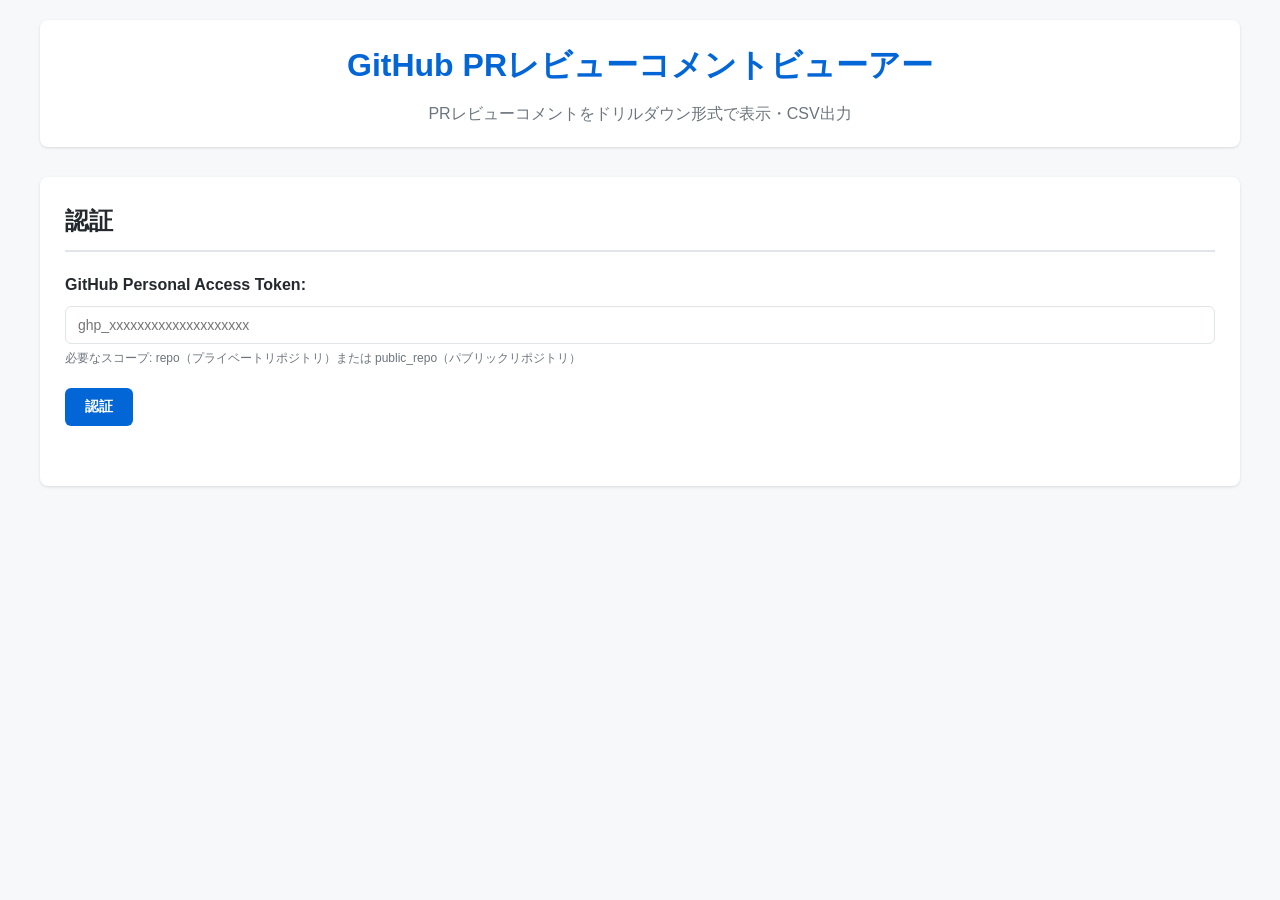
==== index-standalone.html @ bc2d4965 "first commit" ====
<!DOCTYPE html>
<html lang="ja">
<head>
    <meta charset="UTF-8">
    <meta name="viewport" content="width=device-width, initial-scale=1.0">
    <title>GitHub PRレビューコメントビューアー</title>
    <link rel="stylesheet" href="css/styles.css">
</head>
<body>
    <div class="container">
        <header>
            <h1>GitHub PRレビューコメントビューアー</h1>
            <p class="subtitle">PRレビューコメントをドリルダウン形式で表示・CSV出力</p>
        </header>

        <!-- Authentication Section -->
        <section id="auth-section" class="card">
            <h2>認証</h2>
            <div class="form-group">
                <label for="github-token">GitHub Personal Access Token:</label>
                <input type="password" id="github-token" placeholder="ghp_xxxxxxxxxxxxxxxxxxxx" autocomplete="off">
                <small>必要なスコープ: repo（プライベートリポジトリ）または public_repo（パブリックリポジトリ）</small>
            </div>
            <button id="auth-btn" class="btn btn-primary">認証</button>
            <div id="auth-status" class="status-message"></div>
        </section>

        <!-- Filter Panel -->
        <section id="filter-panel" class="card" style="display:none;">
            <h2>フィルター</h2>
            
            <div class="form-group">
                <label for="repo-input">リポジトリ (owner/repo または GitHub URL):</label>
                <input type="text" id="repo-input" placeholder="facebook/react" required>
            </div>

            <div class="form-row">
                <div class="form-group">
                    <label for="start-date">開始日:</label>
                    <input type="date" id="start-date">
                </div>
                <div class="form-group">
                    <label for="end-date">終了日:</label>
                    <input type="date" id="end-date">
                </div>
            </div>

            <div class="form-group">
                <label>キーワードフィルター:</label>
                <div id="keyword-filters" class="checkbox-group">
                    <label class="checkbox-label">
                        <input type="checkbox" value="DEV" class="keyword-checkbox"> DEV
                    </label>
                    <label class="checkbox-label">
                        <input type="checkbox" value="DESIGN" class="keyword-checkbox"> DESIGN
                    </label>
                    <label class="checkbox-label">
                        <input type="checkbox" value="SEC" class="keyword-checkbox"> SEC
                    </label>
                    <label class="checkbox-label">
                        <input type="checkbox" value="TEST" class="keyword-checkbox"> TEST
                    </label>
                    <label class="checkbox-label">
                        <input type="checkbox" value="PERF" class="keyword-checkbox"> PERF
                    </label>
                </div>
                <input type="text" id="custom-keyword" placeholder="カスタムキーワードを追加（カンマ区切り）">
            </div>

            <button id="fetch-btn" class="btn btn-primary">コメント取得</button>
            <button id="logout-btn" class="btn btn-secondary">ログアウト</button>
        </section>

        <!-- Results Section -->
        <section id="results-section" class="card" style="display:none;">
            <div class="results-header">
                <h2>検索結果</h2>
                <div class="results-actions">
                    <span id="comment-count" class="comment-count"></span>
                    <button id="export-csv-btn" class="btn btn-success">📥 CSVダウンロード</button>
                </div>
            </div>

            <div id="loading" class="loading" style="display:none;">
                <div class="spinner"></div>
                <p>PRレビューコメントを取得中...</p>
                <p id="progress-text" class="progress-text"></p>
            </div>

            <div id="error-message" class="error-message" style="display:none;"></div>

            <div id="comments-container" class="comments-container"></div>
        </section>
    </div>

    <script>
        // ============================================================================
        // GitHub API Service
        // ============================================================================
        class GitHubAPI {
            constructor(token) {
                this.token = token;
                this.baseUrl = 'https://api.github.com';
                this.headers = {
                    'Authorization': `token ${token}`,
                    'Accept': 'application/vnd.github.v3+json'
                };
            }

            async validateToken() {
                try {
                    const response = await fetch(`${this.baseUrl}/user`, {
                        headers: this.headers
                    });

                    if (!response.ok) {
                        throw new Error('トークンが無効か、認証に失敗しました');
                    }

                    const data = await response.json();
                    return {
                        valid: true,
                        user: data.login,
                        rateLimit: {
                            limit: response.headers.get('X-RateLimit-Limit'),
                            remaining: response.headers.get('X-RateLimit-Remaining'),
                            reset: response.headers.get('X-RateLimit-Reset')
                        }
                    };
                } catch (error) {
                    return {
                        valid: false,
                        error: error.message
                    };
                }
            }

            async fetchPullRequests(owner, repo, startDate, endDate) {
                const allPRs = [];
                let page = 1;
                const perPage = 100;

                try {
                    console.log(`Fetching PRs for ${owner}/${repo}`);
                    console.log(`Date filter: ${startDate} to ${endDate}`);
                    
                    while (true) {
                        const url = `${this.baseUrl}/repos/${owner}/${repo}/pulls?state=all&page=${page}&per_page=${perPage}&sort=created&direction=desc`;
                        console.log(`Fetching page ${page}...`);
                        const response = await fetch(url, { headers: this.headers });

                        if (!response.ok) {
                            if (response.status === 404) {
                                throw new Error('リポジトリが見つかりません。owner/repo形式を確認してください。');
                            }
                            throw new Error(`Pull Requestの取得に失敗しました: ${response.statusText}`);
                        }

                        const prs = await response.json();
                        console.log(`Page ${page}: Got ${prs.length} PRs`);
                        
                        if (prs.length === 0) break;

                        // Log first PR for debugging
                        if (page === 1 && prs.length > 0) {
                            console.log('First PR:', {
                                number: prs[0].number,
                                title: prs[0].title,
                                created_at: prs[0].created_at,
                                state: prs[0].state
                            });
                        }

                        const filteredPRs = prs.filter(pr => {
                            const prDate = new Date(pr.created_at);
                            const start = startDate ? new Date(startDate) : new Date('2000-01-01');
                            const end = endDate ? new Date(endDate) : new Date();
                            end.setHours(23, 59, 59, 999);
                            
                            const inRange = prDate >= start && prDate <= end;
                            
                            if (!inRange && page === 1) {
                                console.log(`PR #${pr.number} created ${pr.created_at} is outside range`);
                            }
                            
                            return inRange;
                        });

                        console.log(`Page ${page}: ${filteredPRs.length} PRs match date filter`);
                        allPRs.push(...filteredPRs);

                        // Stop if we've gone past the start date
                        if (prs.length < perPage || (startDate && new Date(prs[prs.length - 1].created_at) < new Date(startDate))) {
                            break;
                        }

                        page++;
                        
                        // Safety limit
                        if (page > 10) {
                            console.log('Reached page limit');
                            break;
                        }
                    }

                    console.log(`Total PRs found: ${allPRs.length}`);
                    return allPRs;
                } catch (error) {
                    console.error('Error in fetchPullRequests:', error);
                    throw error;
                }
            }

            async fetchReviews(owner, repo, prNumber) {
                try {
                    const url = `${this.baseUrl}/repos/${owner}/${repo}/pulls/${prNumber}/reviews`;
                    const response = await fetch(url, { headers: this.headers });

                    if (!response.ok) {
                        throw new Error(`PR #${prNumber}のレビュー取得に失敗しました`);
                    }

                    return await response.json();
                } catch (error) {
                    console.error(`Error fetching reviews for PR #${prNumber}:`, error);
                    return [];
                }
            }

            async fetchReviewComments(owner, repo, prNumber) {
                try {
                    const url = `${this.baseUrl}/repos/${owner}/${repo}/pulls/${prNumber}/comments`;
                    const response = await fetch(url, { headers: this.headers });

                    if (!response.ok) {
                        throw new Error(`PR #${prNumber}のコメント取得に失敗しました`);
                    }

                    return await response.json();
                } catch (error) {
                    console.error(`Error fetching comments for PR #${prNumber}:`, error);
                    return [];
                }
            }

            async fetchIssueComments(owner, repo, prNumber) {
                try {
                    const url = `${this.baseUrl}/repos/${owner}/${repo}/issues/${prNumber}/comments`;
                    const response = await fetch(url, { headers: this.headers });

                    if (!response.ok) {
                        throw new Error(`PR #${prNumber}のイシューコメント取得に失敗しました`);
                    }

                    return await response.json();
                } catch (error) {
                    console.error(`Error fetching issue comments for PR #${prNumber}:`, error);
                    return [];
                }
            }

            async fetchAllCommentsForPR(owner, repo, prNumber) {
                try {
                    const [reviews, reviewComments, issueComments] = await Promise.all([
                        this.fetchReviews(owner, repo, prNumber),
                        this.fetchReviewComments(owner, repo, prNumber),
                        this.fetchIssueComments(owner, repo, prNumber)
                    ]);

                    return {
                        reviews,
                        reviewComments,
                        issueComments
                    };
                } catch (error) {
                    console.error(`Error fetching all comments for PR #${prNumber}:`, error);
                    return {
                        reviews: [],
                        reviewComments: [],
                        issueComments: []
                    };
                }
            }
        }

        // ============================================================================
        // CSV Exporter
        // ============================================================================
        class CSVExporter {
            static escapeCSVField(field) {
                if (field === null || field === undefined) {
                    return '';
                }

                const stringField = String(field);
                
                if (stringField.includes(',') || stringField.includes('"') || stringField.includes('\n')) {
                    return `"${stringField.replace(/"/g, '""')}"`;
                }
                
                return stringField;
            }

            static generateCSV(comments) {
                const headers = [
                    'PR Number',
                    'PR Title',
                    'PR Author',
                    'PR State',
                    'PR Created Date',
                    'Comment Type',
                    'Comment Author',
                    'Comment Body',
                    'Comment Created Date',
                    'File Path',
                    'Line Number',
                    'Review State',
                    'Keywords Found'
                ];

                const rows = [headers];

                comments.forEach(comment => {
                    const row = [
                        comment.prNumber,
                        this.escapeCSVField(comment.prTitle),
                        comment.prAuthor,
                        comment.prState,
                        comment.prCreatedAt,
                        comment.commentType,
                        comment.commentAuthor,
                        this.escapeCSVField(comment.commentBody),
                        comment.commentCreatedAt,
                        this.escapeCSVField(comment.filePath || ''),
                        comment.lineNumber || '',
                        comment.reviewState || '',
                        comment.matchedKeywords.join('; ')
                    ];
                    rows.push(row);
                });

                return rows.map(row => row.join(',')).join('\n');
            }

            static downloadCSV(csvContent, filename) {
                const BOM = '\uFEFF';
                const blob = new Blob([BOM + csvContent], { type: 'text/csv;charset=utf-8;' });
                
                const link = document.createElement('a');
                const url = URL.createObjectURL(blob);
                
                link.setAttribute('href', url);
                link.setAttribute('download', filename);
                link.style.visibility = 'hidden';
                
                document.body.appendChild(link);
                link.click();
                document.body.removeChild(link);
                
                URL.revokeObjectURL(url);
            }

            static exportComments(comments) {
                if (!comments || comments.length === 0) {
                    alert('No comments to export');
                    return;
                }

                const csvContent = this.generateCSV(comments);
                const timestamp = new Date().toISOString().replace(/[:.]/g, '-').slice(0, -5);
                const filename = `pr-comments-${timestamp}.csv`;
                
                this.downloadCSV(csvContent, filename);
            }

            static formatCommentForExport(pr, comment, commentType, reviewState = null) {
                return {
                    prNumber: pr.number,
                    prTitle: pr.title,
                    prAuthor: pr.user.login,
                    prState: pr.state,
                    prCreatedAt: new Date(pr.created_at).toISOString(),
                    commentType: commentType,
                    commentAuthor: comment.user.login,
                    commentBody: comment.body || '',
                    commentCreatedAt: new Date(comment.created_at).toISOString(),
                    filePath: comment.path || '',
                    lineNumber: comment.line || comment.original_line || '',
                    reviewState: reviewState,
                    matchedKeywords: comment.matchedKeywords || []
                };
            }
        }

        // ============================================================================
        // Utilities
        // ============================================================================
        class Utils {
            static formatDate(dateString) {
                const date = new Date(dateString);
                const options = {
                    year: 'numeric',
                    month: 'short',
                    day: 'numeric',
                    hour: '2-digit',
                    minute: '2-digit'
                };
                return date.toLocaleDateString('en-US', options);
            }

            static findKeywords(text, keywords) {
                if (!text || !keywords || keywords.length === 0) {
                    return [];
                }

                const foundKeywords = [];
                const lowerText = text.toLowerCase();

                keywords.forEach(keyword => {
                    const lowerKeyword = keyword.toLowerCase().trim();
                    if (lowerKeyword && lowerText.includes(lowerKeyword)) {
                        foundKeywords.push(keyword.toUpperCase());
                    }
                });

                return [...new Set(foundKeywords)];
            }

            static parseRepository(repoString) {
                let cleanString = repoString.trim();
                
                // Remove GitHub URL if present
                cleanString = cleanString.replace(/^https?:\/\/(www\.)?github\.com\//, '');
                
                // Remove .git suffix if present
                cleanString = cleanString.replace(/\.git$/, '');
                
                // Split by /
                const parts = cleanString.split('/').filter(p => p.length > 0);
                
                // Should have at least owner and repo
                if (parts.length < 2) {
                    throw new Error('リポジトリ形式が無効です。owner/repo形式またはGitHub URLを使用してください');
                }
                
                // Take the first two parts (owner and repo)
                return {
                    owner: parts[0],
                    repo: parts[1]
                };
            }

            static getDefaultDateRange() {
                const endDate = new Date();
                const startDate = new Date();
                startDate.setDate(startDate.getDate() - 30);

                return {
                    start: startDate.toISOString().split('T')[0],
                    end: endDate.toISOString().split('T')[0]
                };
            }

            static sanitizeHTML(text) {
                const div = document.createElement('div');
                div.textContent = text;
                return div.innerHTML;
            }

            static sortCommentsByDate(comments, ascending = false) {
                return comments.sort((a, b) => {
                    const dateA = new Date(a.created_at || a.commentCreatedAt);
                    const dateB = new Date(b.created_at || b.commentCreatedAt);
                    return ascending ? dateA - dateB : dateB - dateA;
                });
            }

            static validateDateRange(startDate, endDate) {
                if (!startDate || !endDate) {
                    return { valid: true };
                }

                const start = new Date(startDate);
                const end = new Date(endDate);

                if (start > end) {
                    return {
                        valid: false,
                        error: '開始日は終了日より前である必要があります'
                    };
                }

                return { valid: true };
            }

            static debounce(func, wait) {
                let timeout;
                return function executedFunction(...args) {
                    const later = () => {
                        clearTimeout(timeout);
                        func(...args);
                    };
                    clearTimeout(timeout);
                    timeout = setTimeout(later, wait);
                };
            }
        }

        // ============================================================================
        // Main Application
        // ============================================================================
        class App {
            constructor() {
                this.githubApi = null;
                this.allComments = [];
                this.filteredComments = [];
                this.currentKeywords = [];
                
                this.initializeElements();
                this.attachEventListeners();
                this.initializeDateRange();
            }

            initializeElements() {
                this.authSection = document.getElementById('auth-section');
                this.githubTokenInput = document.getElementById('github-token');
                this.authBtn = document.getElementById('auth-btn');
                this.authStatus = document.getElementById('auth-status');

                this.filterPanel = document.getElementById('filter-panel');
                this.repoInput = document.getElementById('repo-input');
                this.startDateInput = document.getElementById('start-date');
                this.endDateInput = document.getElementById('end-date');
                this.keywordCheckboxes = document.querySelectorAll('.keyword-checkbox');
                this.customKeywordInput = document.getElementById('custom-keyword');
                this.fetchBtn = document.getElementById('fetch-btn');
                this.logoutBtn = document.getElementById('logout-btn');

                this.resultsSection = document.getElementById('results-section');
                this.exportCsvBtn = document.getElementById('export-csv-btn');
                this.loading = document.getElementById('loading');
                this.errorMessage = document.getElementById('error-message');
                this.commentsContainer = document.getElementById('comments-container');
                this.commentCount = document.getElementById('comment-count');
                this.progressText = document.getElementById('progress-text');
            }

            attachEventListeners() {
                this.authBtn.addEventListener('click', () => this.handleAuthentication());
                this.githubTokenInput.addEventListener('keypress', (e) => {
                    if (e.key === 'Enter') this.handleAuthentication();
                });

                this.fetchBtn.addEventListener('click', () => this.handleFetchComments());
                this.logoutBtn.addEventListener('click', () => this.handleLogout());
                this.exportCsvBtn.addEventListener('click', () => this.handleExportCSV());

                this.keywordCheckboxes.forEach(checkbox => {
                    checkbox.addEventListener('change', () => this.updateKeywordFilter());
                });
                this.customKeywordInput.addEventListener('input', 
                    Utils.debounce(() => this.updateKeywordFilter(), 500)
                );
            }

            initializeDateRange() {
                const dateRange = Utils.getDefaultDateRange();
                this.startDateInput.value = dateRange.start;
                this.endDateInput.value = dateRange.end;
            }

            async handleAuthentication() {
                const token = this.githubTokenInput.value.trim();

                if (!token) {
                    this.showAuthStatus('Please enter a GitHub Personal Access Token', 'error');
                    return;
                }

                this.authBtn.disabled = true;
                this.authBtn.textContent = 'Authenticating...';

                try {
                    this.githubApi = new GitHubAPI(token);
                    const result = await this.githubApi.validateToken();

                    if (result.valid) {
                        sessionStorage.setItem('github_token', token);
                        
                        this.showAuthStatus(`✓ Authenticated as ${result.user}`, 'success');
                        this.authSection.style.display = 'none';
                        this.filterPanel.style.display = 'block';
                    } else {
                        this.showAuthStatus(`✗ Authentication failed: ${result.error}`, 'error');
                        this.authBtn.disabled = false;
                        this.authBtn.textContent = 'Authenticate';
                    }
                } catch (error) {
                    this.showAuthStatus(`✗ Error: ${error.message}`, 'error');
                    this.authBtn.disabled = false;
                    this.authBtn.textContent = 'Authenticate';
                }
            }

            showAuthStatus(message, type) {
                this.authStatus.textContent = message;
                this.authStatus.className = `status-message ${type}`;
                this.authStatus.style.display = 'block';
            }

            handleLogout() {
                sessionStorage.removeItem('github_token');
                this.githubApi = null;
                this.allComments = [];
                this.filteredComments = [];
                
                this.githubTokenInput.value = '';
                this.authStatus.style.display = 'none';
                this.filterPanel.style.display = 'none';
                this.resultsSection.style.display = 'none';
                this.authSection.style.display = 'block';
                this.authBtn.disabled = false;
                this.authBtn.textContent = 'Authenticate';
            }

            async handleFetchComments() {
                const repoString = this.repoInput.value.trim();
                const startDate = this.startDateInput.value;
                const endDate = this.endDateInput.value;

                if (!repoString) {
                    this.showError('Please enter a repository (owner/repo format)');
                    return;
                }

                const dateValidation = Utils.validateDateRange(startDate, endDate);
                if (!dateValidation.valid) {
                    this.showError(dateValidation.error);
                    return;
                }

                try {
                    const { owner, repo } = Utils.parseRepository(repoString);
                    
                    this.showLoading(true);
                    this.hideError();
                    this.resultsSection.style.display = 'block';
                    this.commentsContainer.innerHTML = '';

                    this.updateProgress('Fetching pull requests...');
                    const pullRequests = await this.githubApi.fetchPullRequests(owner, repo, startDate, endDate);
                    
                    console.log(`Fetched ${pullRequests.length} PRs`);
                    console.log('Date range:', startDate, 'to', endDate);
                    if (pullRequests.length > 0) {
                        console.log('First PR created:', pullRequests[0].created_at);
                        console.log('First PR updated:', pullRequests[0].updated_at);
                    }
                    
                    if (pullRequests.length === 0) {
                        this.showLoading(false);
                        this.showError(`No pull requests found in the specified date range (${startDate} to ${endDate}). Try expanding the date range or check if the repository has any PRs.`);
                        return;
                    }

                    this.updateProgress(`Found ${pullRequests.length} pull requests. Fetching comments...`);

                    this.allComments = [];
                    for (let i = 0; i < pullRequests.length; i++) {
                        const pr = pullRequests[i];
                        this.updateProgress(`Processing PR #${pr.number} (${i + 1}/${pullRequests.length})...`);

                        const { reviews, reviewComments, issueComments } = 
                            await this.githubApi.fetchAllCommentsForPR(owner, repo, pr.number);

                        reviews.forEach(review => {
                            if (review.body) {
                                const comment = CSVExporter.formatCommentForExport(
                                    pr, review, 'Review', review.state
                                );
                                comment.matchedKeywords = Utils.findKeywords(review.body, this.currentKeywords);
                                this.allComments.push(comment);
                            }
                        });

                        reviewComments.forEach(comment => {
                            const formattedComment = CSVExporter.formatCommentForExport(
                                pr, comment, 'Review Comment'
                            );
                            formattedComment.matchedKeywords = Utils.findKeywords(comment.body, this.currentKeywords);
                            this.allComments.push(formattedComment);
                        });

                        issueComments.forEach(comment => {
                            const formattedComment = CSVExporter.formatCommentForExport(
                                pr, comment, 'Issue Comment'
                            );
                            formattedComment.matchedKeywords = Utils.findKeywords(comment.body, this.currentKeywords);
                            this.allComments.push(formattedComment);
                        });
                    }

                    this.showLoading(false);
                    
                    console.log(`Total comments fetched: ${this.allComments.length}`);
                    
                    if (this.allComments.length === 0) {
                        this.showError('No comments found in the selected pull requests. The PRs may not have any review comments yet.');
                        return;
                    }
                    
                    this.applyFilters();
                    this.renderComments();

                } catch (error) {
                    this.showLoading(false);
                    this.showError(`Error: ${error.message}`);
                    console.error('Fetch error:', error);
                }
            }

            updateKeywordFilter() {
                const keywords = [];

                this.keywordCheckboxes.forEach(checkbox => {
                    if (checkbox.checked) {
                        keywords.push(checkbox.value);
                    }
                });

                const customKeywords = this.customKeywordInput.value
                    .split(',')
                    .map(k => k.trim())
                    .filter(k => k.length > 0);

                this.currentKeywords = [...keywords, ...customKeywords];

                this.allComments.forEach(comment => {
                    comment.matchedKeywords = Utils.findKeywords(comment.commentBody, this.currentKeywords);
                });

                this.applyFilters();
                this.renderComments();
            }

            applyFilters() {
                if (this.currentKeywords.length === 0) {
                    this.filteredComments = [...this.allComments];
                } else {
                    this.filteredComments = this.allComments.filter(
                        comment => comment.matchedKeywords.length > 0
                    );
                }
            }

            renderComments() {
                this.commentsContainer.innerHTML = '';

                if (this.filteredComments.length === 0) {
                    this.commentsContainer.innerHTML = `
                        <div class="empty-state">
                            <div class="empty-state-icon">📭</div>
                            <div class="empty-state-text">No comments found matching your criteria</div>
                        </div>
                    `;
                    this.commentCount.textContent = '0 comments';
                    return;
                }

                const commentsByPR = {};
                this.filteredComments.forEach(comment => {
                    if (!commentsByPR[comment.prNumber]) {
                        commentsByPR[comment.prNumber] = {
                            pr: {
                                number: comment.prNumber,
                                title: comment.prTitle,
                                author: comment.prAuthor,
                                state: comment.prState,
                                createdAt: comment.prCreatedAt
                            },
                            comments: []
                        };
                    }
                    commentsByPR[comment.prNumber].comments.push(comment);
                });

                Object.values(commentsByPR).forEach(prData => {
                    const prElement = this.createPRElement(prData.pr, prData.comments);
                    this.commentsContainer.appendChild(prElement);
                });

                this.commentCount.textContent = `${this.filteredComments.length} comment${this.filteredComments.length !== 1 ? 's' : ''}`;
            }

            createPRElement(pr, comments) {
                const prDiv = document.createElement('div');
                prDiv.className = 'pr-item';

                const prHeader = document.createElement('div');
                prHeader.className = 'pr-header';
                prHeader.innerHTML = `
                    <div>
                        <div class="pr-title">
                            <span class="pr-number">#${pr.number}</span>
                            ${Utils.sanitizeHTML(pr.title)}
                        </div>
                        <div class="pr-meta">
                            by ${Utils.sanitizeHTML(pr.author)} • 
                            ${pr.state} • 
                            ${Utils.formatDate(pr.createdAt)} • 
                            ${comments.length} comment${comments.length !== 1 ? 's' : ''}
                        </div>
                    </div>
                    <span class="toggle-icon">▶</span>
                `;

                const prContent = document.createElement('div');
                prContent.className = 'pr-content';

                const sortedComments = Utils.sortCommentsByDate([...comments]);

                sortedComments.forEach(comment => {
                    const commentElement = this.createCommentElement(comment);
                    prContent.appendChild(commentElement);
                });

                prHeader.addEventListener('click', () => {
                    prDiv.classList.toggle('expanded');
                });

                prDiv.appendChild(prHeader);
                prDiv.appendChild(prContent);

                return prDiv;
            }

            createCommentElement(comment) {
                const commentDiv = document.createElement('div');
                commentDiv.className = 'comment-item';

                let reviewStateBadge = '';
                if (comment.reviewState) {
                    reviewStateBadge = `<span class="review-state ${comment.reviewState.toLowerCase().replace('_', '')}">${comment.reviewState.replace('_', ' ')}</span>`;
                }

                let keywordTags = '';
                if (comment.matchedKeywords.length > 0) {
                    keywordTags = `
                        <div class="comment-keywords">
                            ${comment.matchedKeywords.map(kw => 
                                `<span class="keyword-tag">${Utils.sanitizeHTML(kw)}</span>`
                            ).join('')}
                        </div>
                    `;
                }

                let filePath = '';
                if (comment.filePath) {
                    filePath = `<div class="comment-file">📄 ${Utils.sanitizeHTML(comment.filePath)}${comment.lineNumber ? `:${comment.lineNumber}` : ''}</div>`;
                }

                commentDiv.innerHTML = `
                    <div class="comment-header">
                        <span class="comment-author">${Utils.sanitizeHTML(comment.commentAuthor)}</span>
                        <span class="comment-date">${Utils.formatDate(comment.commentCreatedAt)}</span>
                    </div>
                    <div style="margin-bottom: 8px;">
                        <span style="font-size: 12px; color: #6c757d; font-weight: 600;">${comment.commentType}</span>
                        ${reviewStateBadge}
                    </div>
                    <div class="comment-body">${Utils.sanitizeHTML(comment.commentBody)}</div>
                    ${filePath}
                    ${keywordTags}
                `;

                return commentDiv;
            }

            handleExportCSV() {
                if (this.filteredComments.length === 0) {
                    alert('No comments to export');
                    return;
                }

                CSVExporter.exportComments(this.filteredComments);
            }

            showLoading(show) {
                this.loading.style.display = show ? 'block' : 'none';
                this.fetchBtn.disabled = show;
            }

            updateProgress(text) {
                this.progressText.textContent = text;
            }

            showError(message) {
                this.errorMessage.textContent = message;
                this.errorMessage.style.display = 'block';
            }

            hideError() {
                this.errorMessage.style.display = 'none';
            }
        }

        // Initialize app when DOM is ready
        document.addEventListener('DOMContentLoaded', () => {
            new App();
        });
    </script>
</body>
</html>
---- css/styles.css ----
/* Reset and Base Styles */
* {
    margin: 0;
    padding: 0;
    box-sizing: border-box;
}

:root {
    --primary-color: #0366d6;
    --secondary-color: #6c757d;
    --success-color: #28a745;
    --danger-color: #dc3545;
    --warning-color: #ffc107;
    --light-bg: #f6f8fa;
    --dark-text: #24292e;
    --border-color: #e1e4e8;
    --card-shadow: 0 1px 3px rgba(0, 0, 0, 0.12);
    --hover-shadow: 0 4px 12px rgba(0, 0, 0, 0.15);
}

body {
    font-family: -apple-system, BlinkMacSystemFont, 'Segoe UI', 'Helvetica', 'Arial', sans-serif;
    line-height: 1.6;
    color: var(--dark-text);
    background-color: var(--light-bg);
    padding: 20px;
}

.container {
    max-width: 1200px;
    margin: 0 auto;
}

/* Header */
header {
    text-align: center;
    margin-bottom: 30px;
    padding: 20px;
    background: white;
    border-radius: 8px;
    box-shadow: var(--card-shadow);
}

header h1 {
    color: var(--primary-color);
    font-size: 2rem;
    margin-bottom: 10px;
}

.subtitle {
    color: var(--secondary-color);
    font-size: 1rem;
}

/* Card Styles */
.card {
    background: white;
    border-radius: 8px;
    padding: 25px;
    margin-bottom: 20px;
    box-shadow: var(--card-shadow);
    transition: box-shadow 0.3s ease;
}

.card:hover {
    box-shadow: var(--hover-shadow);
}

.card h2 {
    color: var(--dark-text);
    font-size: 1.5rem;
    margin-bottom: 20px;
    border-bottom: 2px solid var(--border-color);
    padding-bottom: 10px;
}

/* Form Styles */
.form-group {
    margin-bottom: 20px;
}

.form-group label {
    display: block;
    font-weight: 600;
    margin-bottom: 8px;
    color: var(--dark-text);
}

.form-group input[type="text"],
.form-group input[type="password"],
.form-group input[type="date"] {
    width: 100%;
    padding: 10px 12px;
    border: 1px solid var(--border-color);
    border-radius: 6px;
    font-size: 14px;
    transition: border-color 0.3s ease;
}

.form-group input:focus {
    outline: none;
    border-color: var(--primary-color);
    box-shadow: 0 0 0 3px rgba(3, 102, 214, 0.1);
}

.form-group small {
    display: block;
    margin-top: 5px;
    color: var(--secondary-color);
    font-size: 12px;
}

.form-row {
    display: grid;
    grid-template-columns: 1fr 1fr;
    gap: 15px;
}

/* Checkbox Group */
.checkbox-group {
    display: flex;
    flex-wrap: wrap;
    gap: 15px;
    margin-bottom: 10px;
}

.checkbox-label {
    display: flex;
    align-items: center;
    cursor: pointer;
    font-weight: normal;
}

.checkbox-label input[type="checkbox"] {
    margin-right: 6px;
    cursor: pointer;
    width: 18px;
    height: 18px;
}

/* Button Styles */
.btn {
    padding: 10px 20px;
    border: none;
    border-radius: 6px;
    font-size: 14px;
    font-weight: 600;
    cursor: pointer;
    transition: all 0.3s ease;
    margin-right: 10px;
}

.btn:hover {
    transform: translateY(-2px);
    box-shadow: 0 4px 8px rgba(0, 0, 0, 0.15);
}

.btn:active {
    transform: translateY(0);
}

.btn-primary {
    background-color: var(--primary-color);
    color: white;
}

.btn-primary:hover {
    background-color: #0256c7;
}

.btn-secondary {
    background-color: var(--secondary-color);
    color: white;
}

.btn-secondary:hover {
    background-color: #5a6268;
}

.btn-success {
    background-color: var(--success-color);
    color: white;
}

.btn-success:hover {
    background-color: #218838;
}

/* Status Messages */
.status-message {
    margin-top: 15px;
    padding: 10px;
    border-radius: 6px;
    font-size: 14px;
}

.status-message.success {
    background-color: #d4edda;
    color: #155724;
    border: 1px solid #c3e6cb;
}

.status-message.error {
    background-color: #f8d7da;
    color: #721c24;
    border: 1px solid #f5c6cb;
}

.error-message {
    background-color: #f8d7da;
    color: #721c24;
    border: 1px solid #f5c6cb;
    padding: 15px;
    border-radius: 6px;
    margin-bottom: 20px;
}

/* Loading Spinner */
.loading {
    text-align: center;
    padding: 40px;
}

.spinner {
    border: 4px solid var(--border-color);
    border-top: 4px solid var(--primary-color);
    border-radius: 50%;
    width: 50px;
    height: 50px;
    animation: spin 1s linear infinite;
    margin: 0 auto 20px;
}

@keyframes spin {
    0% { transform: rotate(0deg); }
    100% { transform: rotate(360deg); }
}

.progress-text {
    color: var(--secondary-color);
    font-size: 14px;
    margin-top: 10px;
}

/* Results Section */
.results-header {
    display: flex;
    justify-content: space-between;
    align-items: center;
    margin-bottom: 20px;
}

.results-header h2 {
    margin-bottom: 0;
    border-bottom: none;
    padding-bottom: 0;
}

.results-actions {
    display: flex;
    align-items: center;
    gap: 15px;
}

.comment-count {
    font-size: 14px;
    color: var(--secondary-color);
    font-weight: 600;
}

/* Comments Container */
.comments-container {
    margin-top: 20px;
}

/* PR Item */
.pr-item {
    border: 1px solid var(--border-color);
    border-radius: 6px;
    margin-bottom: 15px;
    overflow: hidden;
}

.pr-header {
    background-color: var(--light-bg);
    padding: 15px;
    cursor: pointer;
    display: flex;
    justify-content: space-between;
    align-items: center;
    transition: background-color 0.3s ease;
}

.pr-header:hover {
    background-color: #e9ecef;
}

.pr-title {
    font-weight: 600;
    color: var(--dark-text);
    flex: 1;
}

.pr-number {
    color: var(--primary-color);
    font-weight: 600;
    margin-right: 10px;
}

.pr-meta {
    font-size: 12px;
    color: var(--secondary-color);
    margin-top: 5px;
}

.toggle-icon {
    font-size: 20px;
    color: var(--secondary-color);
    transition: transform 0.3s ease;
}

.pr-item.expanded .toggle-icon {
    transform: rotate(90deg);
}

.pr-content {
    display: none;
    padding: 15px;
    background-color: white;
}

.pr-item.expanded .pr-content {
    display: block;
}

/* Comment Item */
.comment-item {
    border-left: 3px solid var(--border-color);
    padding: 12px;
    margin-bottom: 10px;
    background-color: #fafbfc;
    border-radius: 4px;
    transition: border-color 0.3s ease;
}

.comment-item:hover {
    border-left-color: var(--primary-color);
}

.comment-header {
    display: flex;
    justify-content: space-between;
    align-items: center;
    margin-bottom: 8px;
}

.comment-author {
    font-weight: 600;
    color: var(--primary-color);
}

.comment-date {
    font-size: 12px;
    color: var(--secondary-color);
}

.comment-body {
    color: var(--dark-text);
    line-height: 1.6;
    white-space: pre-wrap;
    word-wrap: break-word;
}

.comment-file {
    font-size: 12px;
    color: var(--secondary-color);
    margin-top: 8px;
    font-family: 'Courier New', monospace;
}

.comment-keywords {
    margin-top: 8px;
    display: flex;
    flex-wrap: wrap;
    gap: 5px;
}

.keyword-tag {
    display: inline-block;
    padding: 2px 8px;
    background-color: var(--primary-color);
    color: white;
    border-radius: 12px;
    font-size: 11px;
    font-weight: 600;
}

/* Review Item */
.review-item {
    margin-bottom: 15px;
    padding: 10px;
    background-color: #f1f8ff;
    border-radius: 6px;
    border-left: 3px solid var(--primary-color);
}

.review-header {
    font-weight: 600;
    color: var(--dark-text);
    margin-bottom: 8px;
}

.review-state {
    display: inline-block;
    padding: 2px 8px;
    border-radius: 12px;
    font-size: 11px;
    font-weight: 600;
    margin-left: 8px;
}

.review-state.approved {
    background-color: #28a745;
    color: white;
}

.review-state.changes_requested {
    background-color: #dc3545;
    color: white;
}

.review-state.commented {
    background-color: #6c757d;
    color: white;
}

.review-body {
    color: var(--dark-text);
    margin-top: 8px;
    font-size: 14px;
}

/* Empty State */
.empty-state {
    text-align: center;
    padding: 60px 20px;
    color: var(--secondary-color);
}

.empty-state-icon {
    font-size: 48px;
    margin-bottom: 15px;
}

.empty-state-text {
    font-size: 16px;
}

/* Responsive Design */
@media (max-width: 768px) {
    body {
        padding: 10px;
    }

    header h1 {
        font-size: 1.5rem;
    }

    .form-row {
        grid-template-columns: 1fr;
    }

    .results-header {
        flex-direction: column;
        align-items: flex-start;
        gap: 15px;
    }

    .results-actions {
        width: 100%;
        justify-content: space-between;
    }

    .checkbox-group {
        flex-direction: column;
        gap: 10px;
    }

    .btn {
        width: 100%;
        margin-right: 0;
        margin-bottom: 10px;
    }
}

/* Print Styles */
@media print {
    body {
        background-color: white;
    }

    .card {
        box-shadow: none;
        border: 1px solid var(--border-color);
    }

    .btn, #auth-section, #filter-panel {
        display: none;
    }
}

/* Made with Bob */
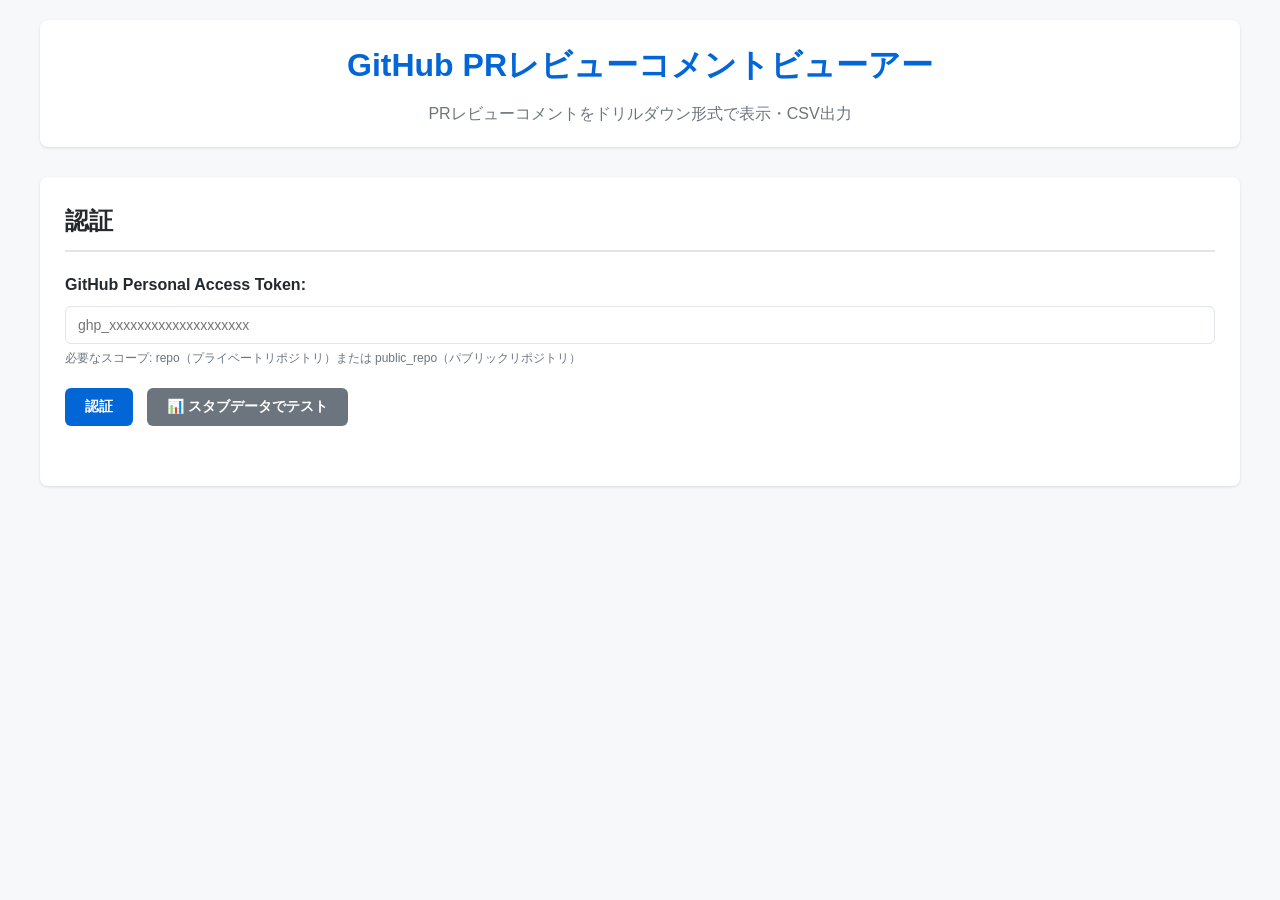
==== commit 1f7cda78: "BIダッシュボード機能とスタブデータ機能の追加 GitHub PRレビューコメントビューアーに以下の機能を追加：  BIダッシュボード機能 - KPIカードと工程別指摘件数ランキング スタブデータ機能" ====
--- a/index-standalone.html
+++ b/index-standalone.html
@@ -22,6 +22,7 @@
                 <small>必要なスコープ: repo（プライベートリポジトリ）または public_repo（パブリックリポジトリ）</small>
             </div>
             <button id="auth-btn" class="btn btn-primary">認証</button>
+            <button id="use-stub-data-btn" class="btn btn-secondary">📊 スタブデータでテスト</button>
             <div id="auth-status" class="status-message"></div>
         </section>
 
@@ -77,6 +78,7 @@
                 <h2>検索結果</h2>
                 <div class="results-actions">
                     <span id="comment-count" class="comment-count"></span>
+                    <button id="bi-dashboard-btn" class="btn btn-primary">📊 BIダッシュボード</button>
                     <button id="export-csv-btn" class="btn btn-success">📥 CSVダウンロード</button>
                 </div>
             </div>
@@ -90,6 +92,85 @@
             <div id="error-message" class="error-message" style="display:none;"></div>
 
             <div id="comments-container" class="comments-container"></div>
+        </section>
+
+        <!-- BI Dashboard Section -->
+        <section id="bi-dashboard-section" class="card" style="display:none;">
+            <div class="bi-header">
+                <h2>📊 BIダッシュボード</h2>
+                <button id="back-to-results-btn" class="btn btn-secondary">← 検索結果に戻る</button>
+            </div>
+
+            <!-- BI Menu -->
+            <div id="bi-menu" class="bi-menu">
+                <h3>分析メニュー</h3>
+                <div class="bi-menu-grid">
+                    <button class="bi-menu-item active" data-bi-view="category-ranking">
+                        <span class="bi-icon">📊</span>
+                        <span class="bi-title">工程別指摘件数ランキング</span>
+                        <span class="bi-desc">DEV, DESIGN, SEC, TEST, PERFの分類</span>
+                    </button>
+                    <button class="bi-menu-item disabled" data-bi-view="coming-soon-1">
+                        <span class="bi-icon">📈</span>
+                        <span class="bi-title">今後追加予定</span>
+                        <span class="bi-desc">新しい分析機能</span>
+                    </button>
+                    <button class="bi-menu-item disabled" data-bi-view="coming-soon-2">
+                        <span class="bi-icon">📉</span>
+                        <span class="bi-title">今後追加予定</span>
+                        <span class="bi-desc">新しい分析機能</span>
+                    </button>
+                </div>
+            </div>
+
+            <!-- KPI Cards -->
+            <div id="kpi-cards" class="kpi-cards">
+                <div class="kpi-card">
+                    <div class="kpi-icon">📋</div>
+                    <div class="kpi-content">
+                        <div class="kpi-label">総PR数</div>
+                        <div class="kpi-value" id="kpi-total-prs">0</div>
+                    </div>
+                </div>
+                <div class="kpi-card">
+                    <div class="kpi-icon">💬</div>
+                    <div class="kpi-content">
+                        <div class="kpi-label">レビューコメント数</div>
+                        <div class="kpi-value" id="kpi-total-comments">0</div>
+                    </div>
+                </div>
+                <div class="kpi-card">
+                    <div class="kpi-icon">⚠️</div>
+                    <div class="kpi-content">
+                        <div class="kpi-label">指摘コメント数</div>
+                        <div class="kpi-value" id="kpi-issue-comments">0</div>
+                    </div>
+                </div>
+                <div class="kpi-card">
+                    <div class="kpi-icon">📊</div>
+                    <div class="kpi-content">
+                        <div class="kpi-label">1PRあたり平均指摘数</div>
+                        <div class="kpi-value" id="kpi-avg-issues">0.0</div>
+                    </div>
+                </div>
+            </div>
+
+            <!-- BI Content Area -->
+            <div id="bi-content" class="bi-content">
+                <!-- Category Ranking View -->
+                <div id="category-ranking-view" class="bi-view active">
+                    <h3>工程別指摘件数ランキング</h3>
+                    <div id="category-chart" class="chart-container"></div>
+                </div>
+
+                <!-- Placeholder for future BI views -->
+                <div id="coming-soon-view" class="bi-view" style="display:none;">
+                    <div class="empty-state">
+                        <div class="empty-state-icon">🚧</div>
+                        <div class="empty-state-text">この機能は今後追加予定です</div>
+                    </div>
+                </div>
+            </div>
         </section>
     </div>
 
@@ -543,6 +624,16 @@
                 this.commentsContainer = document.getElementById('comments-container');
                 this.commentCount = document.getElementById('comment-count');
                 this.progressText = document.getElementById('progress-text');
+
+                // BI Dashboard elements
+                this.biDashboardBtn = document.getElementById('bi-dashboard-btn');
+                this.biDashboardSection = document.getElementById('bi-dashboard-section');
+                this.backToResultsBtn = document.getElementById('back-to-results-btn');
+                this.biMenuItems = document.querySelectorAll('.bi-menu-item');
+                this.biViews = document.querySelectorAll('.bi-view');
+                
+                // Stub data button
+                this.useStubDataBtn = document.getElementById('use-stub-data-btn');
             }
 
             attachEventListeners() {
@@ -558,9 +649,24 @@
                 this.keywordCheckboxes.forEach(checkbox => {
                     checkbox.addEventListener('change', () => this.updateKeywordFilter());
                 });
-                this.customKeywordInput.addEventListener('input', 
+                this.customKeywordInput.addEventListener('input',
                     Utils.debounce(() => this.updateKeywordFilter(), 500)
                 );
+
+                // BI Dashboard event listeners
+                this.biDashboardBtn.addEventListener('click', () => this.showBIDashboard());
+                this.backToResultsBtn.addEventListener('click', () => this.showResults());
+                
+                this.biMenuItems.forEach(item => {
+                    item.addEventListener('click', (e) => {
+                        if (!item.classList.contains('disabled')) {
+                            this.switchBIView(item.dataset.biView);
+                        }
+                    });
+                });
+
+                // Stub data button
+                this.useStubDataBtn.addEventListener('click', () => this.loadStubData());
             }
 
             initializeDateRange() {
@@ -902,6 +1008,222 @@
             hideError() {
                 this.errorMessage.style.display = 'none';
             }
+
+            // BI Dashboard Methods
+            showBIDashboard() {
+                this.resultsSection.style.display = 'none';
+                this.biDashboardSection.style.display = 'block';
+                this.calculateAndDisplayKPIs();
+                this.renderCategoryRanking();
+            }
+
+            showResults() {
+                this.biDashboardSection.style.display = 'none';
+                this.resultsSection.style.display = 'block';
+            }
+
+            switchBIView(viewName) {
+                // Update menu items
+                this.biMenuItems.forEach(item => {
+                    if (item.dataset.biView === viewName) {
+                        item.classList.add('active');
+                    } else {
+                        item.classList.remove('active');
+                    }
+                });
+
+                // Update views
+                this.biViews.forEach(view => {
+                    view.classList.remove('active');
+                });
+
+                if (viewName === 'category-ranking') {
+                    document.getElementById('category-ranking-view').classList.add('active');
+                    this.renderCategoryRanking();
+                } else {
+                    document.getElementById('coming-soon-view').classList.add('active');
+                }
+            }
+
+            calculateAndDisplayKPIs() {
+                // Get unique PRs
+                const uniquePRs = new Set(this.allComments.map(c => c.prNumber));
+                const totalPRs = uniquePRs.size;
+
+                // Total comments
+                const totalComments = this.allComments.length;
+
+                // Issue comments (comments with keywords or review state changes_requested)
+                const issueComments = this.allComments.filter(c =>
+                    c.matchedKeywords.length > 0 ||
+                    c.reviewState === 'CHANGES_REQUESTED'
+                ).length;
+
+                // Average issues per PR
+                const avgIssues = totalPRs > 0 ? (issueComments / totalPRs).toFixed(1) : '0.0';
+
+                // Update KPI cards
+                document.getElementById('kpi-total-prs').textContent = totalPRs;
+                document.getElementById('kpi-total-comments').textContent = totalComments;
+                document.getElementById('kpi-issue-comments').textContent = issueComments;
+                document.getElementById('kpi-avg-issues').textContent = avgIssues;
+            }
+
+            renderCategoryRanking() {
+                const categories = ['DEV', 'DESIGN', 'SEC', 'TEST', 'PERF'];
+                const categoryCounts = {};
+
+                // Count comments for each category
+                categories.forEach(category => {
+                    categoryCounts[category] = this.allComments.filter(comment =>
+                        comment.matchedKeywords.includes(category)
+                    ).length;
+                });
+
+                // Sort by count
+                const sortedCategories = categories.sort((a, b) =>
+                    categoryCounts[b] - categoryCounts[a]
+                );
+
+                // Find max count for percentage calculation
+                const maxCount = Math.max(...Object.values(categoryCounts));
+
+                // Render chart
+                const chartContainer = document.getElementById('category-chart');
+                chartContainer.innerHTML = '';
+
+                if (maxCount === 0) {
+                    chartContainer.innerHTML = `
+                        <div class="empty-state">
+                            <div class="empty-state-icon">📊</div>
+                            <div class="empty-state-text">キーワードに一致するコメントがありません</div>
+                        </div>
+                    `;
+                    return;
+                }
+
+                sortedCategories.forEach(category => {
+                    const count = categoryCounts[category];
+                    const percentage = maxCount > 0 ? (count / maxCount) * 100 : 0;
+                    
+                    const barDiv = document.createElement('div');
+                    barDiv.className = 'chart-bar';
+                    barDiv.innerHTML = `
+                        <div class="chart-bar-label">
+                            <span>${category}</span>
+                            <span class="chart-bar-count">${count}件</span>
+                        </div>
+                        <div class="chart-bar-track">
+                            <div class="chart-bar-fill ${category.toLowerCase()}" style="width: ${percentage}%">
+                                ${percentage > 15 ? count + '件' : ''}
+                            </div>
+                        </div>
+                    `;
+                    chartContainer.appendChild(barDiv);
+                });
+            }
+
+            // Generate stub data for testing
+            generateStubData() {
+                const stubComments = [];
+                const categories = ['DEV', 'DESIGN', 'SEC', 'TEST', 'PERF'];
+                const authors = ['alice', 'bob', 'charlie', 'diana', 'eve'];
+                const prTitles = [
+                    'ログイン機能の実装',
+                    'UIデザインの改善',
+                    'セキュリティ脆弱性の修正',
+                    'ユニットテストの追加',
+                    'パフォーマンス最適化'
+                ];
+
+                // Generate 5 PRs with various comments
+                for (let prNum = 1; prNum <= 5; prNum++) {
+                    const prTitle = prTitles[prNum - 1];
+                    const prAuthor = authors[prNum % authors.length];
+                    const prCreatedAt = new Date(2026, 5, 24 - prNum).toISOString();
+
+                    // Generate 5-15 comments per PR
+                    const commentCount = Math.floor(Math.random() * 11) + 5;
+                    
+                    for (let i = 0; i < commentCount; i++) {
+                        // Randomly assign 0-2 keywords to each comment
+                        const keywordCount = Math.floor(Math.random() * 3);
+                        const matchedKeywords = [];
+                        
+                        for (let k = 0; k < keywordCount; k++) {
+                            const keyword = categories[Math.floor(Math.random() * categories.length)];
+                            if (!matchedKeywords.includes(keyword)) {
+                                matchedKeywords.push(keyword);
+                            }
+                        }
+
+                        const commentTypes = ['Review', 'Review Comment', 'Issue Comment'];
+                        const commentType = commentTypes[Math.floor(Math.random() * commentTypes.length)];
+                        
+                        const reviewStates = [null, 'APPROVED', 'CHANGES_REQUESTED', 'COMMENTED'];
+                        const reviewState = commentType === 'Review' ? reviewStates[Math.floor(Math.random() * reviewStates.length)] : null;
+
+                        const commentBodies = [
+                            'この実装は良いですが、エラーハンドリングを追加してください。',
+                            'コードレビュー: 変数名をより明確にすることを推奨します。',
+                            'セキュリティ上の懸念: XSS対策が必要です。',
+                            'テストケースを追加してください。',
+                            'パフォーマンスの改善が必要です。ループを最適化してください。',
+                            'デザインガイドラインに従ってください。',
+                            '良い実装です！承認します。',
+                            'ドキュメントを更新してください。',
+                            'この変更により既存の機能に影響がないか確認してください。',
+                            'コードの可読性を向上させるためにリファクタリングを検討してください。'
+                        ];
+
+                        const filePaths = [
+                            'src/components/Login.js',
+                            'src/utils/validation.js',
+                            'src/styles/main.css',
+                            'tests/unit/login.test.js',
+                            'src/api/auth.js'
+                        ];
+
+                        stubComments.push({
+                            prNumber: prNum,
+                            prTitle: prTitle,
+                            prAuthor: prAuthor,
+                            prState: Math.random() > 0.3 ? 'closed' : 'open',
+                            prCreatedAt: prCreatedAt,
+                            commentType: commentType,
+                            commentAuthor: authors[Math.floor(Math.random() * authors.length)],
+                            commentBody: commentBodies[Math.floor(Math.random() * commentBodies.length)],
+                            commentCreatedAt: new Date(2026, 5, 24 - prNum, Math.floor(Math.random() * 24), Math.floor(Math.random() * 60)).toISOString(),
+                            filePath: Math.random() > 0.3 ? filePaths[Math.floor(Math.random() * filePaths.length)] : '',
+                            lineNumber: Math.random() > 0.5 ? Math.floor(Math.random() * 100) + 1 : '',
+                            reviewState: reviewState,
+                            matchedKeywords: matchedKeywords
+                        });
+                    }
+                }
+
+                return stubComments;
+            }
+
+            loadStubData() {
+                // Generate stub data
+                this.allComments = this.generateStubData();
+                this.filteredComments = [...this.allComments];
+
+                // Hide auth section and show filter panel
+                this.authSection.style.display = 'none';
+                this.filterPanel.style.display = 'block';
+                this.resultsSection.style.display = 'block';
+
+                // Show success message
+                this.showAuthStatus('✓ スタブデータを読み込みました（テストモード）', 'success');
+
+                // Render comments
+                this.applyFilters();
+                this.renderComments();
+
+                console.log(`スタブデータ: ${this.allComments.length}件のコメントを生成しました`);
+            }
         }
 
         // Initialize app when DOM is ready
--- a/css/styles.css
+++ b/css/styles.css
@@ -507,6 +507,253 @@
     .btn, #auth-section, #filter-panel {
         display: none;
     }
+
+/* BI Dashboard Styles */
+.bi-header {
+    display: flex;
+    justify-content: space-between;
+    align-items: center;
+    margin-bottom: 30px;
+    padding-bottom: 15px;
+    border-bottom: 2px solid var(--border-color);
+}
+
+.bi-header h2 {
+    margin: 0;
+    border: none;
+    padding: 0;
+}
+
+.bi-menu {
+    margin-bottom: 30px;
+}
+
+.bi-menu h3 {
+    font-size: 1.2rem;
+    margin-bottom: 15px;
+    color: var(--dark-text);
+}
+
+.bi-menu-grid {
+    display: grid;
+    grid-template-columns: repeat(auto-fill, minmax(250px, 1fr));
+    gap: 15px;
+}
+
+.bi-menu-item {
+    display: flex;
+    flex-direction: column;
+    align-items: flex-start;
+    padding: 20px;
+    background: white;
+    border: 2px solid var(--border-color);
+    border-radius: 8px;
+    cursor: pointer;
+    transition: all 0.3s ease;
+    text-align: left;
+}
+
+.bi-menu-item:not(.disabled):hover {
+    border-color: var(--primary-color);
+    box-shadow: var(--hover-shadow);
+    transform: translateY(-2px);
+}
+
+.bi-menu-item.active {
+    border-color: var(--primary-color);
+    background-color: #f0f7ff;
+}
+
+.bi-menu-item.disabled {
+    opacity: 0.5;
+    cursor: not-allowed;
+}
+
+.bi-icon {
+    font-size: 2rem;
+    margin-bottom: 10px;
+}
+
+.bi-title {
+    font-size: 1rem;
+    font-weight: 600;
+    color: var(--dark-text);
+    margin-bottom: 5px;
+}
+
+.bi-desc {
+    font-size: 0.85rem;
+    color: var(--secondary-color);
+}
+
+/* KPI Cards */
+.kpi-cards {
+    display: grid;
+    grid-template-columns: repeat(auto-fit, minmax(200px, 1fr));
+    gap: 20px;
+    margin-bottom: 30px;
+}
+
+.kpi-card {
+    display: flex;
+    align-items: center;
+    padding: 20px;
+    background: linear-gradient(135deg, #667eea 0%, #764ba2 100%);
+    border-radius: 12px;
+    color: white;
+    box-shadow: 0 4px 6px rgba(0, 0, 0, 0.1);
+    transition: transform 0.3s ease;
+}
+
+.kpi-card:hover {
+    transform: translateY(-5px);
+}
+
+.kpi-card:nth-child(1) {
+    background: linear-gradient(135deg, #667eea 0%, #764ba2 100%);
+}
+
+.kpi-card:nth-child(2) {
+    background: linear-gradient(135deg, #f093fb 0%, #f5576c 100%);
+}
+
+.kpi-card:nth-child(3) {
+    background: linear-gradient(135deg, #4facfe 0%, #00f2fe 100%);
+}
+
+.kpi-card:nth-child(4) {
+    background: linear-gradient(135deg, #43e97b 0%, #38f9d7 100%);
+}
+
+.kpi-icon {
+    font-size: 2.5rem;
+    margin-right: 15px;
+}
+
+.kpi-content {
+    flex: 1;
+}
+
+.kpi-label {
+    font-size: 0.9rem;
+    opacity: 0.9;
+    margin-bottom: 5px;
+}
+
+.kpi-value {
+    font-size: 2rem;
+    font-weight: 700;
+}
+
+/* BI Content */
+.bi-content {
+    margin-top: 30px;
+}
+
+.bi-view {
+    display: none;
+}
+
+.bi-view.active {
+    display: block;
+}
+
+.bi-view h3 {
+    font-size: 1.3rem;
+    margin-bottom: 20px;
+    color: var(--dark-text);
+}
+
+/* Chart Container */
+.chart-container {
+    background: white;
+    padding: 20px;
+    border-radius: 8px;
+    border: 1px solid var(--border-color);
+    min-height: 400px;
+}
+
+.chart-bar {
+    margin-bottom: 20px;
+}
+
+.chart-bar-label {
+    display: flex;
+    justify-content: space-between;
+    align-items: center;
+    margin-bottom: 8px;
+    font-weight: 600;
+    color: var(--dark-text);
+}
+
+.chart-bar-count {
+    color: var(--primary-color);
+    font-size: 1.1rem;
+}
+
+.chart-bar-track {
+    width: 100%;
+    height: 40px;
+    background-color: var(--light-bg);
+    border-radius: 20px;
+    overflow: hidden;
+    position: relative;
+}
+
+.chart-bar-fill {
+    height: 100%;
+    background: linear-gradient(90deg, var(--primary-color), #667eea);
+    border-radius: 20px;
+    transition: width 0.8s ease;
+    display: flex;
+    align-items: center;
+    justify-content: flex-end;
+    padding-right: 15px;
+    color: white;
+    font-weight: 600;
+    font-size: 0.9rem;
+}
+
+.chart-bar-fill.dev {
+    background: linear-gradient(90deg, #667eea, #764ba2);
+}
+
+.chart-bar-fill.design {
+    background: linear-gradient(90deg, #f093fb, #f5576c);
+}
+
+.chart-bar-fill.sec {
+    background: linear-gradient(90deg, #4facfe, #00f2fe);
+}
+
+.chart-bar-fill.test {
+    background: linear-gradient(90deg, #43e97b, #38f9d7);
+}
+
+.chart-bar-fill.perf {
+    background: linear-gradient(90deg, #fa709a, #fee140);
+}
+
+/* Responsive Design for BI */
+@media (max-width: 768px) {
+    .kpi-cards {
+        grid-template-columns: 1fr;
+    }
+
+    .bi-menu-grid {
+        grid-template-columns: 1fr;
+    }
+
+    .bi-header {
+        flex-direction: column;
+        align-items: flex-start;
+        gap: 15px;
+    }
+
+    .kpi-value {
+        font-size: 1.5rem;
+    }
+}
 }
 
 /* Made with Bob */
